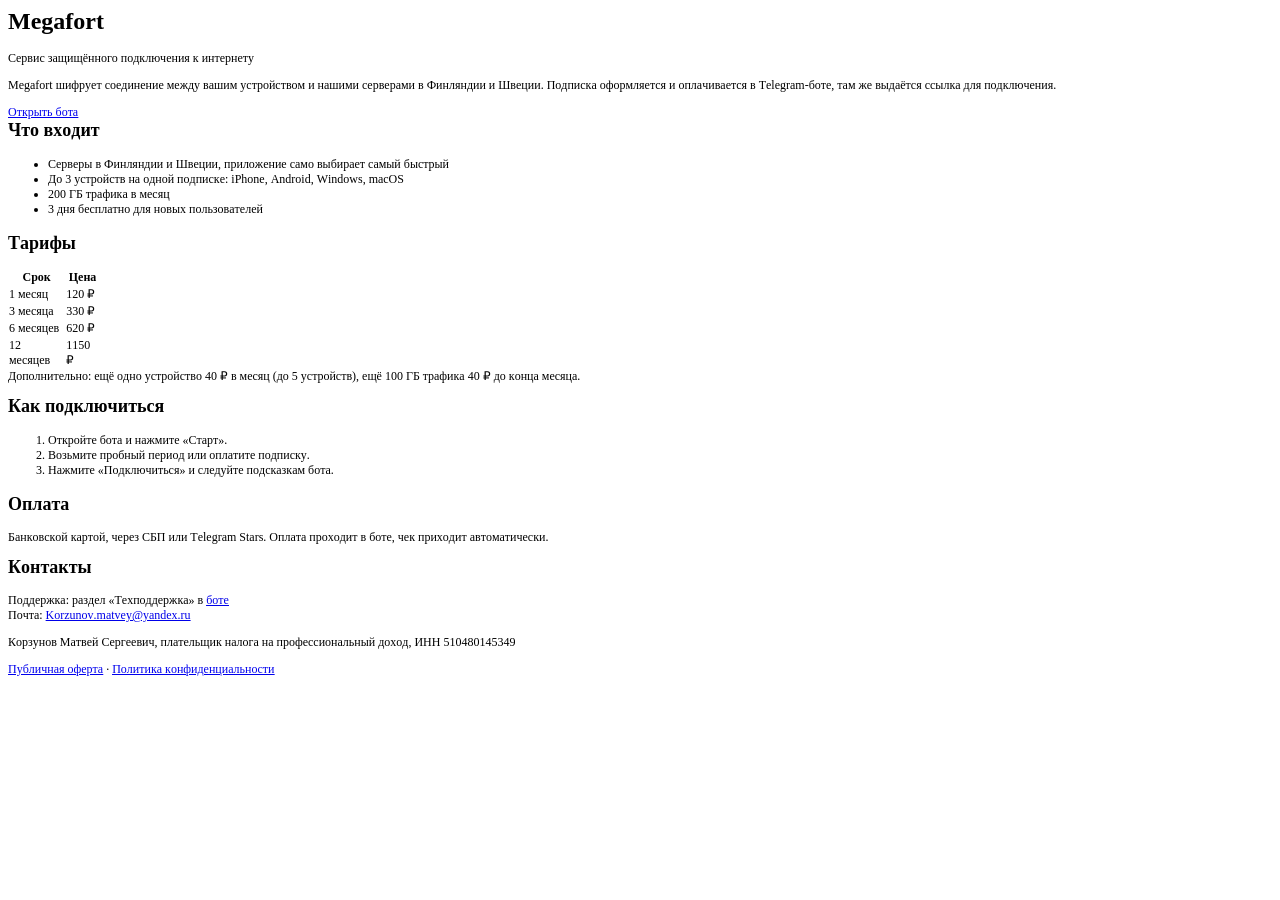
==== index.html @ f70ef9cf "first commit" ====
<!DOCTYPE html PUBLIC "-//W3C//DTD HTML 4.01//EN" "http://www.w3.org/TR/html4/strict.dtd">
<html>
<head>
  <meta http-equiv="Content-Type" content="text/html; charset=utf-8">
  <meta http-equiv="Content-Style-Type" content="text/css">
  <title></title>
  <meta name="Description" content="Megafort: сервис защищённого подключения к интернету. Подписка оформляется в Telegram-боте.">
  <meta name="Generator" content="Cocoa HTML Writer">
  <meta name="CocoaVersion" content="2685.7">
  <style type="text/css">
    p.p2 {margin: 0.0px 0.0px 12.0px 0.0px; font: 12.0px Times; -webkit-text-stroke: #000000}
    p.p3 {margin: 0.0px 0.0px 0.0px 0.0px; font: 12.0px Times; color: #0000e9; -webkit-text-stroke: #0000e9}
    p.p5 {margin: 0.0px 0.0px 0.0px 0.0px; font: 12.0px Times; -webkit-text-stroke: #000000}
    p.p6 {margin: 0.0px 0.0px 0.0px 0.0px; text-align: center; font: 12.0px Times; -webkit-text-stroke: #000000}
    p.p7 {margin: 0.0px 0.0px 12.0px 0.0px; font: 12.0px Times; color: #0000e9; -webkit-text-stroke: #0000e9}
    li.li5 {margin: 0.0px 0.0px 0.0px 0.0px; font: 12.0px Times; -webkit-text-stroke: #000000}
    span.s1 {font-kerning: none}
    span.s2 {text-decoration: underline ; font-kerning: none}
    span.s3 {-webkit-text-stroke: 0px #000000}
    span.s4 {font: 12.0px 'STIX Two Math'; font-kerning: none}
    span.s5 {font: 12.0px Times; text-decoration: underline ; font-kerning: none; color: #0000e9; -webkit-text-stroke: 0px #0000e9}
    span.s6 {text-decoration: underline ; font-kerning: none; color: #0000e9; -webkit-text-stroke: 0px #0000e9}
    span.s7 {font-kerning: none; color: #000000; -webkit-text-stroke: 0px #000000}
    span.s8 {text-decoration: underline ; font-kerning: none; -webkit-text-stroke: 0px #0000e9}
    td.td1 {width: 55.3px; margin: 0.5px 0.5px 0.5px 0.5px; padding: 1.0px 1.0px 1.0px 1.0px}
    td.td2 {width: 32.5px; margin: 0.5px 0.5px 0.5px 0.5px; padding: 1.0px 1.0px 1.0px 1.0px}
    ol.ol1 {list-style-type: decimal}
    ul.ul1 {list-style-type: disc}
  </style>
</head>
<body>
<h1 style="margin: 0.0px 0.0px 16.1px 0.0px; font: 24.0px Times; -webkit-text-stroke: #000000"><span class="s1"><b>Megafort</b></span></h1>
<p class="p2"><span class="s1">Сервис защищённого подключения к интернету</span></p>
<p class="p2"><span class="s1">Megafort шифрует соединение между вашим устройством и нашими серверами в Финляндии и Швеции. Подписка оформляется и оплачивается в Telegram-боте, там же выдаётся ссылка для подключения.</span></p>
<p class="p3"><span class="s2"><a href="https://t.me/%D0%98%D0%9C%D0%AF_%D0%91%D0%9E%D0%A2%D0%90">Открыть бота</a></span></p>
<h2 style="margin: 0.0px 0.0px 14.9px 0.0px; font: 18.0px Times; -webkit-text-stroke: #000000"><span class="s1"><b>Что входит</b></span></h2>
<ul class="ul1">
  <li class="li5"><span class="s3"></span><span class="s1">Серверы в Финляндии и Швеции, приложение само выбирает самый быстрый</span></li>
  <li class="li5"><span class="s3"></span><span class="s1">До 3 устройств на одной подписке: iPhone, Android, Windows, macOS</span></li>
  <li class="li5"><span class="s3"></span><span class="s1">200 ГБ трафика в месяц</span></li>
  <li class="li5"><span class="s3"></span><span class="s1">3 дня бесплатно для новых пользователей</span></li>
</ul>
<h2 style="margin: 0.0px 0.0px 14.9px 0.0px; font: 18.0px Times; -webkit-text-stroke: #000000"><span class="s1"><b>Тарифы</b></span></h2>
<table cellspacing="0" cellpadding="0">
  <tbody>
    <tr>
      <td valign="middle" class="td1">
        <p class="p6"><span class="s1"><b>Срок</b></span></p>
      </td>
      <td valign="middle" class="td2">
        <p class="p6"><span class="s1"><b>Цена</b></span></p>
      </td>
    </tr>
    <tr>
      <td valign="middle" class="td1">
        <p class="p5"><span class="s1">1 месяц</span></p>
      </td>
      <td valign="middle" class="td2">
        <p class="p5"><span class="s1">120 </span><span class="s4">₽</span></p>
      </td>
    </tr>
    <tr>
      <td valign="middle" class="td1">
        <p class="p5"><span class="s1">3 месяца</span></p>
      </td>
      <td valign="middle" class="td2">
        <p class="p5"><span class="s1">330 </span><span class="s4">₽</span></p>
      </td>
    </tr>
    <tr>
      <td valign="middle" class="td1">
        <p class="p5"><span class="s1">6 месяцев</span></p>
      </td>
      <td valign="middle" class="td2">
        <p class="p5"><span class="s1">620 </span><span class="s4">₽</span></p>
      </td>
    </tr>
    <tr>
      <td valign="middle" class="td1">
        <p class="p5"><span class="s1">12 месяцев</span></p>
      </td>
      <td valign="middle" class="td2">
        <p class="p5"><span class="s1">1150 </span><span class="s4">₽</span></p>
      </td>
    </tr>
  </tbody>
</table>
<p class="p2"><span class="s1">Дополнительно: ещё одно устройство 40 </span><span class="s4">₽</span><span class="s1"> в месяц (до 5 устройств), ещё 100 ГБ трафика 40 </span><span class="s4">₽</span><span class="s1"> до конца месяца.</span></p>
<h2 style="margin: 0.0px 0.0px 14.9px 0.0px; font: 18.0px Times; -webkit-text-stroke: #000000"><span class="s1"><b>Как подключиться</b></span></h2>
<ol class="ol1">
  <li class="li5"><span class="s3"></span><span class="s1">Откройте бота и нажмите «Старт».</span></li>
  <li class="li5"><span class="s3"></span><span class="s1">Возьмите пробный период или оплатите подписку.</span></li>
  <li class="li5"><span class="s3"></span><span class="s1">Нажмите «Подключиться» и следуйте подсказкам бота.</span></li>
</ol>
<h2 style="margin: 0.0px 0.0px 14.9px 0.0px; font: 18.0px Times; -webkit-text-stroke: #000000"><span class="s1"><b>Оплата</b></span></h2>
<p class="p2"><span class="s1">Банковской картой, через СБП или Telegram Stars. Оплата проходит в боте, чек приходит автоматически.</span></p>
<h2 style="margin: 0.0px 0.0px 14.9px 0.0px; font: 18.0px Times; -webkit-text-stroke: #000000"><span class="s1"><b>Контакты</b></span></h2>
<p class="p2"><span class="s1">Поддержка: раздел «Техподдержка» в <a href="https://t.me/%D0%98%D0%9C%D0%AF_%D0%91%D0%9E%D0%A2%D0%90"><span class="s5">боте</span></a><br>
Почта: </span><span class="s6">Korzunov.matvey@yandex.ru</span></p>
<p class="p2"><span class="s1">Корзунов Матвей Сергеевич, плательщик налога на профессиональный доход, ИНН 510480145349</span></p>
<p class="p7"><span class="s2"><a href="file:///Users/mwh4t/Downloads/megafort-site/offer.html">Публичная оферта</a></span><span class="s7"> · <a href="file:///Users/mwh4t/Downloads/megafort-site/privacy.html"><span class="s8">Политика конфиденциальности</span></a></span></p>
</body>
</html>
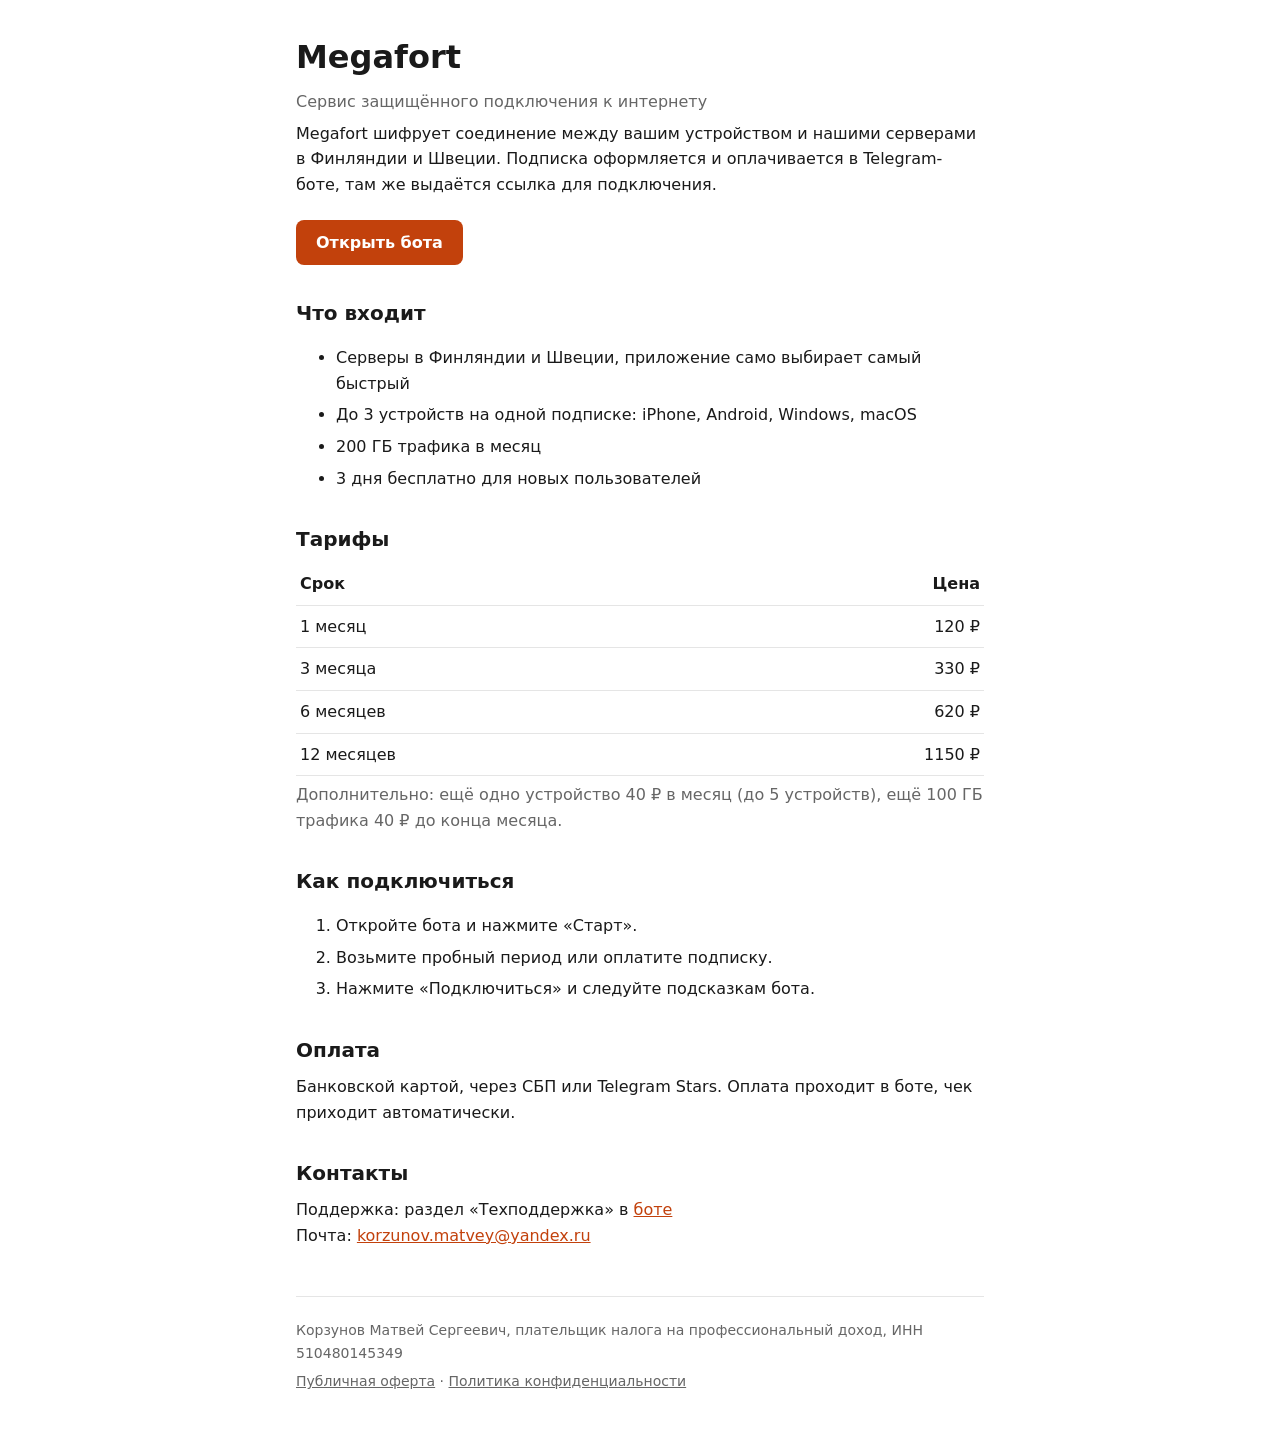
==== commit 575b4c14: "problems after TextEdit are fixed" ====
--- a/index.html
+++ b/index.html
@@ -1,103 +1,56 @@
-<!DOCTYPE html PUBLIC "-//W3C//DTD HTML 4.01//EN" "http://www.w3.org/TR/html4/strict.dtd">
-<html>
+<!doctype html>
+<html lang="ru">
 <head>
-  <meta http-equiv="Content-Type" content="text/html; charset=utf-8">
-  <meta http-equiv="Content-Style-Type" content="text/css">
-  <title></title>
-  <meta name="Description" content="Megafort: сервис защищённого подключения к интернету. Подписка оформляется в Telegram-боте.">
-  <meta name="Generator" content="Cocoa HTML Writer">
-  <meta name="CocoaVersion" content="2685.7">
-  <style type="text/css">
-    p.p2 {margin: 0.0px 0.0px 12.0px 0.0px; font: 12.0px Times; -webkit-text-stroke: #000000}
-    p.p3 {margin: 0.0px 0.0px 0.0px 0.0px; font: 12.0px Times; color: #0000e9; -webkit-text-stroke: #0000e9}
-    p.p5 {margin: 0.0px 0.0px 0.0px 0.0px; font: 12.0px Times; -webkit-text-stroke: #000000}
-    p.p6 {margin: 0.0px 0.0px 0.0px 0.0px; text-align: center; font: 12.0px Times; -webkit-text-stroke: #000000}
-    p.p7 {margin: 0.0px 0.0px 12.0px 0.0px; font: 12.0px Times; color: #0000e9; -webkit-text-stroke: #0000e9}
-    li.li5 {margin: 0.0px 0.0px 0.0px 0.0px; font: 12.0px Times; -webkit-text-stroke: #000000}
-    span.s1 {font-kerning: none}
-    span.s2 {text-decoration: underline ; font-kerning: none}
-    span.s3 {-webkit-text-stroke: 0px #000000}
-    span.s4 {font: 12.0px 'STIX Two Math'; font-kerning: none}
-    span.s5 {font: 12.0px Times; text-decoration: underline ; font-kerning: none; color: #0000e9; -webkit-text-stroke: 0px #0000e9}
-    span.s6 {text-decoration: underline ; font-kerning: none; color: #0000e9; -webkit-text-stroke: 0px #0000e9}
-    span.s7 {font-kerning: none; color: #000000; -webkit-text-stroke: 0px #000000}
-    span.s8 {text-decoration: underline ; font-kerning: none; -webkit-text-stroke: 0px #0000e9}
-    td.td1 {width: 55.3px; margin: 0.5px 0.5px 0.5px 0.5px; padding: 1.0px 1.0px 1.0px 1.0px}
-    td.td2 {width: 32.5px; margin: 0.5px 0.5px 0.5px 0.5px; padding: 1.0px 1.0px 1.0px 1.0px}
-    ol.ol1 {list-style-type: decimal}
-    ul.ul1 {list-style-type: disc}
-  </style>
+<meta charset="utf-8">
+<meta name="viewport" content="width=device-width, initial-scale=1">
+<title>Megafort</title>
+<meta name="description" content="Megafort: сервис защищённого подключения к интернету. Подписка оформляется в Telegram-боте.">
+<link rel="stylesheet" href="style.css">
 </head>
 <body>
-<h1 style="margin: 0.0px 0.0px 16.1px 0.0px; font: 24.0px Times; -webkit-text-stroke: #000000"><span class="s1"><b>Megafort</b></span></h1>
-<p class="p2"><span class="s1">Сервис защищённого подключения к интернету</span></p>
-<p class="p2"><span class="s1">Megafort шифрует соединение между вашим устройством и нашими серверами в Финляндии и Швеции. Подписка оформляется и оплачивается в Telegram-боте, там же выдаётся ссылка для подключения.</span></p>
-<p class="p3"><span class="s2"><a href="https://t.me/%D0%98%D0%9C%D0%AF_%D0%91%D0%9E%D0%A2%D0%90">Открыть бота</a></span></p>
-<h2 style="margin: 0.0px 0.0px 14.9px 0.0px; font: 18.0px Times; -webkit-text-stroke: #000000"><span class="s1"><b>Что входит</b></span></h2>
-<ul class="ul1">
-  <li class="li5"><span class="s3"></span><span class="s1">Серверы в Финляндии и Швеции, приложение само выбирает самый быстрый</span></li>
-  <li class="li5"><span class="s3"></span><span class="s1">До 3 устройств на одной подписке: iPhone, Android, Windows, macOS</span></li>
-  <li class="li5"><span class="s3"></span><span class="s1">200 ГБ трафика в месяц</span></li>
-  <li class="li5"><span class="s3"></span><span class="s1">3 дня бесплатно для новых пользователей</span></li>
+<main>
+<h1>Megafort</h1>
+<p class="muted">Сервис защищённого подключения к интернету</p>
+
+<p>Megafort шифрует соединение между вашим устройством и нашими серверами в Финляндии и Швеции. Подписка оформляется и оплачивается в Telegram-боте, там же выдаётся ссылка для подключения.</p>
+<a class="button" href="https://t.me/megafort_vpn_bot">Открыть бота</a>
+
+<h2>Что входит</h2>
+<ul>
+<li>Серверы в Финляндии и Швеции, приложение само выбирает самый быстрый</li>
+<li>До 3 устройств на одной подписке: iPhone, Android, Windows, macOS</li>
+<li>200 ГБ трафика в месяц</li>
+<li>3 дня бесплатно для новых пользователей</li>
 </ul>
-<h2 style="margin: 0.0px 0.0px 14.9px 0.0px; font: 18.0px Times; -webkit-text-stroke: #000000"><span class="s1"><b>Тарифы</b></span></h2>
-<table cellspacing="0" cellpadding="0">
-  <tbody>
-    <tr>
-      <td valign="middle" class="td1">
-        <p class="p6"><span class="s1"><b>Срок</b></span></p>
-      </td>
-      <td valign="middle" class="td2">
-        <p class="p6"><span class="s1"><b>Цена</b></span></p>
-      </td>
-    </tr>
-    <tr>
-      <td valign="middle" class="td1">
-        <p class="p5"><span class="s1">1 месяц</span></p>
-      </td>
-      <td valign="middle" class="td2">
-        <p class="p5"><span class="s1">120 </span><span class="s4">₽</span></p>
-      </td>
-    </tr>
-    <tr>
-      <td valign="middle" class="td1">
-        <p class="p5"><span class="s1">3 месяца</span></p>
-      </td>
-      <td valign="middle" class="td2">
-        <p class="p5"><span class="s1">330 </span><span class="s4">₽</span></p>
-      </td>
-    </tr>
-    <tr>
-      <td valign="middle" class="td1">
-        <p class="p5"><span class="s1">6 месяцев</span></p>
-      </td>
-      <td valign="middle" class="td2">
-        <p class="p5"><span class="s1">620 </span><span class="s4">₽</span></p>
-      </td>
-    </tr>
-    <tr>
-      <td valign="middle" class="td1">
-        <p class="p5"><span class="s1">12 месяцев</span></p>
-      </td>
-      <td valign="middle" class="td2">
-        <p class="p5"><span class="s1">1150 </span><span class="s4">₽</span></p>
-      </td>
-    </tr>
-  </tbody>
+
+<h2>Тарифы</h2>
+<table>
+<tr><th>Срок</th><th>Цена</th></tr>
+<tr><td>1 месяц</td><td>120 ₽</td></tr>
+<tr><td>3 месяца</td><td>330 ₽</td></tr>
+<tr><td>6 месяцев</td><td>620 ₽</td></tr>
+<tr><td>12 месяцев</td><td>1150 ₽</td></tr>
 </table>
-<p class="p2"><span class="s1">Дополнительно: ещё одно устройство 40 </span><span class="s4">₽</span><span class="s1"> в месяц (до 5 устройств), ещё 100 ГБ трафика 40 </span><span class="s4">₽</span><span class="s1"> до конца месяца.</span></p>
-<h2 style="margin: 0.0px 0.0px 14.9px 0.0px; font: 18.0px Times; -webkit-text-stroke: #000000"><span class="s1"><b>Как подключиться</b></span></h2>
-<ol class="ol1">
-  <li class="li5"><span class="s3"></span><span class="s1">Откройте бота и нажмите «Старт».</span></li>
-  <li class="li5"><span class="s3"></span><span class="s1">Возьмите пробный период или оплатите подписку.</span></li>
-  <li class="li5"><span class="s3"></span><span class="s1">Нажмите «Подключиться» и следуйте подсказкам бота.</span></li>
+<p class="muted">Дополнительно: ещё одно устройство 40 ₽ в месяц (до 5 устройств), ещё 100 ГБ трафика 40 ₽ до конца месяца.</p>
+
+<h2>Как подключиться</h2>
+<ol>
+<li>Откройте бота и нажмите «Старт».</li>
+<li>Возьмите пробный период или оплатите подписку.</li>
+<li>Нажмите «Подключиться» и следуйте подсказкам бота.</li>
 </ol>
-<h2 style="margin: 0.0px 0.0px 14.9px 0.0px; font: 18.0px Times; -webkit-text-stroke: #000000"><span class="s1"><b>Оплата</b></span></h2>
-<p class="p2"><span class="s1">Банковской картой, через СБП или Telegram Stars. Оплата проходит в боте, чек приходит автоматически.</span></p>
-<h2 style="margin: 0.0px 0.0px 14.9px 0.0px; font: 18.0px Times; -webkit-text-stroke: #000000"><span class="s1"><b>Контакты</b></span></h2>
-<p class="p2"><span class="s1">Поддержка: раздел «Техподдержка» в <a href="https://t.me/%D0%98%D0%9C%D0%AF_%D0%91%D0%9E%D0%A2%D0%90"><span class="s5">боте</span></a><br>
-Почта: </span><span class="s6">Korzunov.matvey@yandex.ru</span></p>
-<p class="p2"><span class="s1">Корзунов Матвей Сергеевич, плательщик налога на профессиональный доход, ИНН 510480145349</span></p>
-<p class="p7"><span class="s2"><a href="file:///Users/mwh4t/Downloads/megafort-site/offer.html">Публичная оферта</a></span><span class="s7"> · <a href="file:///Users/mwh4t/Downloads/megafort-site/privacy.html"><span class="s8">Политика конфиденциальности</span></a></span></p>
+
+<h2>Оплата</h2>
+<p>Банковской картой, через СБП или Telegram Stars. Оплата проходит в боте, чек приходит автоматически.</p>
+
+<h2>Контакты</h2>
+<p>Поддержка: раздел «Техподдержка» в <a href="https://t.me/megafort_vpn_bot">боте</a><br>
+Почта: <a href="mailto:korzunov.matvey@yandex.ru">korzunov.matvey@yandex.ru</a></p>
+
+<footer>
+<p>Корзунов Матвей Сергеевич, плательщик налога на профессиональный доход, ИНН 510480145349</p>
+<p><a href="offer.html">Публичная оферта</a> · <a href="privacy.html">Политика конфиденциальности</a></p>
+</footer>
+</main>
 </body>
 </html>
--- a/style.css
+++ b/style.css
@@ -0,0 +1,18 @@
+:root { --bg: #ffffff; --fg: #1a1a1a; --muted: #666; --line: #e5e5e5; --accent: #c2410c; }
+@media (prefers-color-scheme: dark) {
+  :root { --bg: #121212; --fg: #ececec; --muted: #9a9a9a; --line: #2a2a2a; --accent: #fb923c; }
+}
+* { box-sizing: border-box; }
+body { margin: 0; background: var(--bg); color: var(--fg); font: 16px/1.6 system-ui, -apple-system, "Segoe UI", Roboto, sans-serif; }
+main { max-width: 720px; margin: 0 auto; padding: 32px 16px 48px; }
+h1 { font-size: 32px; margin: 0 0 4px; }
+h2 { font-size: 20px; margin: 32px 0 8px; }
+p, li { margin: 6px 0; }
+a { color: var(--accent); }
+.muted { color: var(--muted); }
+.button { display: inline-block; margin-top: 16px; padding: 10px 20px; border-radius: 8px; background: var(--accent); color: #fff; text-decoration: none; font-weight: 600; }
+table { width: 100%; border-collapse: collapse; margin-top: 8px; }
+th, td { text-align: left; padding: 8px 4px; border-bottom: 1px solid var(--line); }
+td:last-child, th:last-child { text-align: right; }
+footer { margin-top: 48px; padding-top: 16px; border-top: 1px solid var(--line); font-size: 14px; color: var(--muted); }
+footer a { color: var(--muted); }
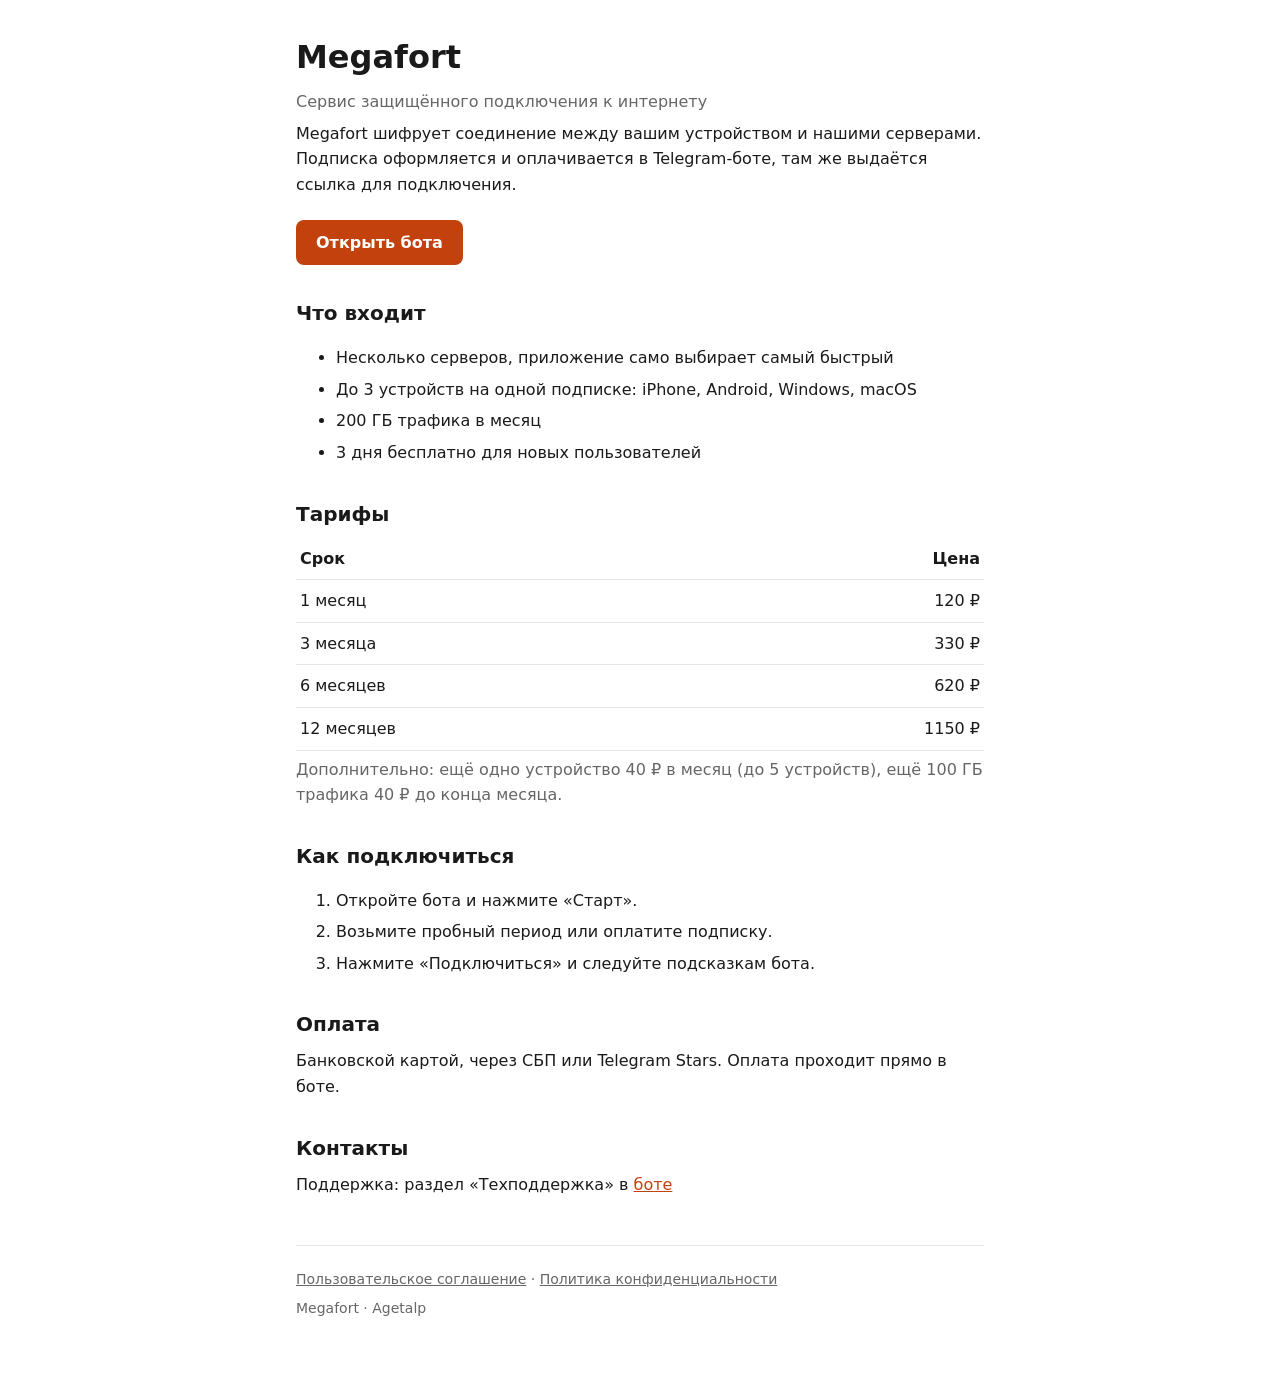
==== commit 621ec6da: "terms and privacy by platega templates" ====
--- a/index.html
+++ b/index.html
@@ -12,12 +12,12 @@
 <h1>Megafort</h1>
 <p class="muted">Сервис защищённого подключения к интернету</p>
 
-<p>Megafort шифрует соединение между вашим устройством и нашими серверами в Финляндии и Швеции. Подписка оформляется и оплачивается в Telegram-боте, там же выдаётся ссылка для подключения.</p>
+<p>Megafort шифрует соединение между вашим устройством и нашими серверами. Подписка оформляется и оплачивается в Telegram-боте, там же выдаётся ссылка для подключения.</p>
 <a class="button" href="https://t.me/megafort_vpn_bot">Открыть бота</a>
 
 <h2>Что входит</h2>
 <ul>
-<li>Серверы в Финляндии и Швеции, приложение само выбирает самый быстрый</li>
+<li>Несколько серверов, приложение само выбирает самый быстрый</li>
 <li>До 3 устройств на одной подписке: iPhone, Android, Windows, macOS</li>
 <li>200 ГБ трафика в месяц</li>
 <li>3 дня бесплатно для новых пользователей</li>
@@ -41,15 +41,14 @@
 </ol>
 
 <h2>Оплата</h2>
-<p>Банковской картой, через СБП или Telegram Stars. Оплата проходит в боте, чек приходит автоматически.</p>
+<p>Банковской картой, через СБП или Telegram Stars. Оплата проходит прямо в боте.</p>
 
 <h2>Контакты</h2>
-<p>Поддержка: раздел «Техподдержка» в <a href="https://t.me/megafort_vpn_bot">боте</a><br>
-Почта: <a href="mailto:korzunov.matvey@yandex.ru">korzunov.matvey@yandex.ru</a></p>
+<p>Поддержка: раздел «Техподдержка» в <a href="https://t.me/megafort_vpn_bot">боте</a></p>
 
 <footer>
-<p>Корзунов Матвей Сергеевич, плательщик налога на профессиональный доход, ИНН 510480145349</p>
-<p><a href="offer.html">Публичная оферта</a> · <a href="privacy.html">Политика конфиденциальности</a></p>
+<p><a href="terms.html">Пользовательское соглашение</a> · <a href="privacy.html">Политика конфиденциальности</a></p>
+<p>Megafort · Agetalp</p>
 </footer>
 </main>
 </body>
